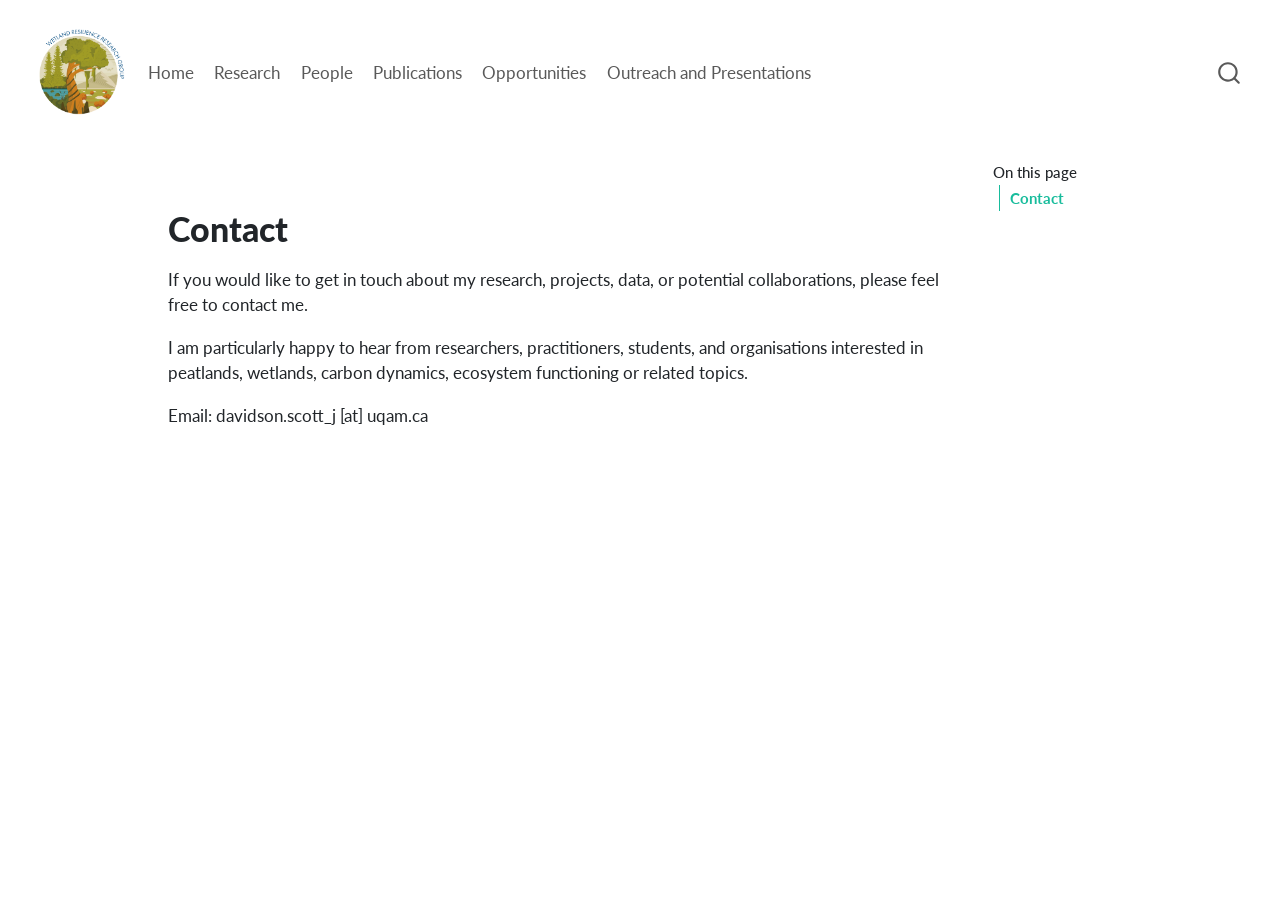
==== docs/contact.html @ eb0d2948 "Changes" ====
<!DOCTYPE html>
<html xmlns="http://www.w3.org/1999/xhtml" lang="en" xml:lang="en"><head>

<meta charset="utf-8">
<meta name="generator" content="quarto-1.5.57">

<meta name="viewport" content="width=device-width, initial-scale=1.0, user-scalable=yes">


<title>Contact</title>
<style>
code{white-space: pre-wrap;}
span.smallcaps{font-variant: small-caps;}
div.columns{display: flex; gap: min(4vw, 1.5em);}
div.column{flex: auto; overflow-x: auto;}
div.hanging-indent{margin-left: 1.5em; text-indent: -1.5em;}
ul.task-list{list-style: none;}
ul.task-list li input[type="checkbox"] {
  width: 0.8em;
  margin: 0 0.8em 0.2em -1em; /* quarto-specific, see https://github.com/quarto-dev/quarto-cli/issues/4556 */ 
  vertical-align: middle;
}
</style>


<script src="site_libs/quarto-nav/quarto-nav.js"></script>
<script src="site_libs/quarto-nav/headroom.min.js"></script>
<script src="site_libs/clipboard/clipboard.min.js"></script>
<script src="site_libs/quarto-search/autocomplete.umd.js"></script>
<script src="site_libs/quarto-search/fuse.min.js"></script>
<script src="site_libs/quarto-search/quarto-search.js"></script>
<meta name="quarto:offset" content="./">
<link href="./images/logos/Dark blue text.png" rel="icon" type="image/png">
<script src="site_libs/quarto-html/quarto.js"></script>
<script src="site_libs/quarto-html/popper.min.js"></script>
<script src="site_libs/quarto-html/tippy.umd.min.js"></script>
<script src="site_libs/quarto-html/anchor.min.js"></script>
<link href="site_libs/quarto-html/tippy.css" rel="stylesheet">
<link href="site_libs/quarto-html/quarto-syntax-highlighting.css" rel="stylesheet" id="quarto-text-highlighting-styles">
<script src="site_libs/bootstrap/bootstrap.min.js"></script>
<link href="site_libs/bootstrap/bootstrap-icons.css" rel="stylesheet">
<link href="site_libs/bootstrap/bootstrap.min.css" rel="stylesheet" id="quarto-bootstrap" data-mode="light">
<script id="quarto-search-options" type="application/json">{
  "location": "navbar",
  "copy-button": false,
  "collapse-after": 3,
  "panel-placement": "end",
  "type": "overlay",
  "limit": 50,
  "keyboard-shortcut": [
    "f",
    "/",
    "s"
  ],
  "show-item-context": false,
  "language": {
    "search-no-results-text": "No results",
    "search-matching-documents-text": "matching documents",
    "search-copy-link-title": "Copy link to search",
    "search-hide-matches-text": "Hide additional matches",
    "search-more-match-text": "more match in this document",
    "search-more-matches-text": "more matches in this document",
    "search-clear-button-title": "Clear",
    "search-text-placeholder": "",
    "search-detached-cancel-button-title": "Cancel",
    "search-submit-button-title": "Submit",
    "search-label": "Search"
  }
}</script>


<link rel="stylesheet" href="styles.css">
</head>

<body class="nav-fixed">

<div id="quarto-search-results"></div>
  <header id="quarto-header" class="headroom fixed-top">
    <nav class="navbar navbar-expand-lg " data-bs-theme="dark">
      <div class="navbar-container container-fluid">
      <div class="navbar-brand-container mx-auto">
    <a href="./index.html" class="navbar-brand navbar-brand-logo">
    <img src="./images/logos/Dark blue text.png" alt="" class="navbar-logo">
    </a>
  </div>
            <div id="quarto-search" class="" title="Search"></div>
          <button class="navbar-toggler" type="button" data-bs-toggle="collapse" data-bs-target="#navbarCollapse" aria-controls="navbarCollapse" role="menu" aria-expanded="false" aria-label="Toggle navigation" onclick="if (window.quartoToggleHeadroom) { window.quartoToggleHeadroom(); }">
  <span class="navbar-toggler-icon"></span>
</button>
          <div class="collapse navbar-collapse" id="navbarCollapse">
            <ul class="navbar-nav navbar-nav-scroll me-auto">
  <li class="nav-item">
    <a class="nav-link" href="./index.html"> 
<span class="menu-text">Home</span></a>
  </li>  
  <li class="nav-item">
    <a class="nav-link" href="./Research.html"> 
<span class="menu-text">Research</span></a>
  </li>  
  <li class="nav-item">
    <a class="nav-link" href="./People.html"> 
<span class="menu-text">People</span></a>
  </li>  
  <li class="nav-item">
    <a class="nav-link" href="./Publications.html"> 
<span class="menu-text">Publications</span></a>
  </li>  
  <li class="nav-item">
    <a class="nav-link" href="./Opportunities.html"> 
<span class="menu-text">Opportunities</span></a>
  </li>  
  <li class="nav-item">
    <a class="nav-link" href="./Outreach and Presentations.html"> 
<span class="menu-text">Outreach and Presentations</span></a>
  </li>  
  <li class="nav-item">
    <a class="nav-link active" href="./contact.html" aria-current="page"> 
<span class="menu-text">Contact</span></a>
  </li>  
</ul>
          </div> <!-- /navcollapse -->
            <div class="quarto-navbar-tools">
</div>
      </div> <!-- /container-fluid -->
    </nav>
</header>
<!-- content -->
<div id="quarto-content" class="quarto-container page-columns page-rows-contents page-layout-article page-navbar">
<!-- sidebar -->
<!-- margin-sidebar -->
    <div id="quarto-margin-sidebar" class="sidebar margin-sidebar">
        <nav id="TOC" role="doc-toc" class="toc-active">
    <h2 id="toc-title">On this page</h2>
   
  <ul>
  <li><a href="#contact" id="toc-contact" class="nav-link active" data-scroll-target="#contact"><strong>Contact</strong></a></li>
  </ul>
</nav>
    </div>
<!-- main -->
<main class="content" id="quarto-document-content">

<header id="title-block-header">
<!-- <h1 class="title"></h1> -->
<!--  -->

</header>


<section id="contact" class="level1">
<h1><strong>Contact</strong></h1>
<p>If you would like to get in touch about my research, projects, data, or potential collaborations, please feel free to contact me.</p>
<p>I am particularly happy to hear from researchers, practitioners, students, and organisations interested in peatlands, wetlands, carbon dynamics, ecosystem functioning or related topics.</p>
<p>Email: davidson.scott_j [at] uqam.ca</p>


</section>

</main> <!-- /main -->
<script id="quarto-html-after-body" type="application/javascript">
window.document.addEventListener("DOMContentLoaded", function (event) {
  const toggleBodyColorMode = (bsSheetEl) => {
    const mode = bsSheetEl.getAttribute("data-mode");
    const bodyEl = window.document.querySelector("body");
    if (mode === "dark") {
      bodyEl.classList.add("quarto-dark");
      bodyEl.classList.remove("quarto-light");
    } else {
      bodyEl.classList.add("quarto-light");
      bodyEl.classList.remove("quarto-dark");
    }
  }
  const toggleBodyColorPrimary = () => {
    const bsSheetEl = window.document.querySelector("link#quarto-bootstrap");
    if (bsSheetEl) {
      toggleBodyColorMode(bsSheetEl);
    }
  }
  toggleBodyColorPrimary();  
  const icon = "";
  const anchorJS = new window.AnchorJS();
  anchorJS.options = {
    placement: 'right',
    icon: icon
  };
  anchorJS.add('.anchored');
  const isCodeAnnotation = (el) => {
    for (const clz of el.classList) {
      if (clz.startsWith('code-annotation-')) {                     
        return true;
      }
    }
    return false;
  }
  const onCopySuccess = function(e) {
    // button target
    const button = e.trigger;
    // don't keep focus
    button.blur();
    // flash "checked"
    button.classList.add('code-copy-button-checked');
    var currentTitle = button.getAttribute("title");
    button.setAttribute("title", "Copied!");
    let tooltip;
    if (window.bootstrap) {
      button.setAttribute("data-bs-toggle", "tooltip");
      button.setAttribute("data-bs-placement", "left");
      button.setAttribute("data-bs-title", "Copied!");
      tooltip = new bootstrap.Tooltip(button, 
        { trigger: "manual", 
          customClass: "code-copy-button-tooltip",
          offset: [0, -8]});
      tooltip.show();    
    }
    setTimeout(function() {
      if (tooltip) {
        tooltip.hide();
        button.removeAttribute("data-bs-title");
        button.removeAttribute("data-bs-toggle");
        button.removeAttribute("data-bs-placement");
      }
      button.setAttribute("title", currentTitle);
      button.classList.remove('code-copy-button-checked');
    }, 1000);
    // clear code selection
    e.clearSelection();
  }
  const getTextToCopy = function(trigger) {
      const codeEl = trigger.previousElementSibling.cloneNode(true);
      for (const childEl of codeEl.children) {
        if (isCodeAnnotation(childEl)) {
          childEl.remove();
        }
      }
      return codeEl.innerText;
  }
  const clipboard = new window.ClipboardJS('.code-copy-button:not([data-in-quarto-modal])', {
    text: getTextToCopy
  });
  clipboard.on('success', onCopySuccess);
  if (window.document.getElementById('quarto-embedded-source-code-modal')) {
    // For code content inside modals, clipBoardJS needs to be initialized with a container option
    // TODO: Check when it could be a function (https://github.com/zenorocha/clipboard.js/issues/860)
    const clipboardModal = new window.ClipboardJS('.code-copy-button[data-in-quarto-modal]', {
      text: getTextToCopy,
      container: window.document.getElementById('quarto-embedded-source-code-modal')
    });
    clipboardModal.on('success', onCopySuccess);
  }
    var localhostRegex = new RegExp(/^(?:http|https):\/\/localhost\:?[0-9]*\//);
    var mailtoRegex = new RegExp(/^mailto:/);
      var filterRegex = new RegExp("https:\/\/wetlandresilienceresearchgroup\.com");
    var isInternal = (href) => {
        return filterRegex.test(href) || localhostRegex.test(href) || mailtoRegex.test(href);
    }
    // Inspect non-navigation links and adorn them if external
 	var links = window.document.querySelectorAll('a[href]:not(.nav-link):not(.navbar-brand):not(.toc-action):not(.sidebar-link):not(.sidebar-item-toggle):not(.pagination-link):not(.no-external):not([aria-hidden]):not(.dropdown-item):not(.quarto-navigation-tool):not(.about-link)');
    for (var i=0; i<links.length; i++) {
      const link = links[i];
      if (!isInternal(link.href)) {
        // undo the damage that might have been done by quarto-nav.js in the case of
        // links that we want to consider external
        if (link.dataset.originalHref !== undefined) {
          link.href = link.dataset.originalHref;
        }
      }
    }
  function tippyHover(el, contentFn, onTriggerFn, onUntriggerFn) {
    const config = {
      allowHTML: true,
      maxWidth: 500,
      delay: 100,
      arrow: false,
      appendTo: function(el) {
          return el.parentElement;
      },
      interactive: true,
      interactiveBorder: 10,
      theme: 'quarto',
      placement: 'bottom-start',
    };
    if (contentFn) {
      config.content = contentFn;
    }
    if (onTriggerFn) {
      config.onTrigger = onTriggerFn;
    }
    if (onUntriggerFn) {
      config.onUntrigger = onUntriggerFn;
    }
    window.tippy(el, config); 
  }
  const noterefs = window.document.querySelectorAll('a[role="doc-noteref"]');
  for (var i=0; i<noterefs.length; i++) {
    const ref = noterefs[i];
    tippyHover(ref, function() {
      // use id or data attribute instead here
      let href = ref.getAttribute('data-footnote-href') || ref.getAttribute('href');
      try { href = new URL(href).hash; } catch {}
      const id = href.replace(/^#\/?/, "");
      const note = window.document.getElementById(id);
      if (note) {
        return note.innerHTML;
      } else {
        return "";
      }
    });
  }
  const xrefs = window.document.querySelectorAll('a.quarto-xref');
  const processXRef = (id, note) => {
    // Strip column container classes
    const stripColumnClz = (el) => {
      el.classList.remove("page-full", "page-columns");
      if (el.children) {
        for (const child of el.children) {
          stripColumnClz(child);
        }
      }
    }
    stripColumnClz(note)
    if (id === null || id.startsWith('sec-')) {
      // Special case sections, only their first couple elements
      const container = document.createElement("div");
      if (note.children && note.children.length > 2) {
        container.appendChild(note.children[0].cloneNode(true));
        for (let i = 1; i < note.children.length; i++) {
          const child = note.children[i];
          if (child.tagName === "P" && child.innerText === "") {
            continue;
          } else {
            container.appendChild(child.cloneNode(true));
            break;
          }
        }
        if (window.Quarto?.typesetMath) {
          window.Quarto.typesetMath(container);
        }
        return container.innerHTML
      } else {
        if (window.Quarto?.typesetMath) {
          window.Quarto.typesetMath(note);
        }
        return note.innerHTML;
      }
    } else {
      // Remove any anchor links if they are present
      const anchorLink = note.querySelector('a.anchorjs-link');
      if (anchorLink) {
        anchorLink.remove();
      }
      if (window.Quarto?.typesetMath) {
        window.Quarto.typesetMath(note);
      }
      // TODO in 1.5, we should make sure this works without a callout special case
      if (note.classList.contains("callout")) {
        return note.outerHTML;
      } else {
        return note.innerHTML;
      }
    }
  }
  for (var i=0; i<xrefs.length; i++) {
    const xref = xrefs[i];
    tippyHover(xref, undefined, function(instance) {
      instance.disable();
      let url = xref.getAttribute('href');
      let hash = undefined; 
      if (url.startsWith('#')) {
        hash = url;
      } else {
        try { hash = new URL(url).hash; } catch {}
      }
      if (hash) {
        const id = hash.replace(/^#\/?/, "");
        const note = window.document.getElementById(id);
        if (note !== null) {
          try {
            const html = processXRef(id, note.cloneNode(true));
            instance.setContent(html);
          } finally {
            instance.enable();
            instance.show();
          }
        } else {
          // See if we can fetch this
          fetch(url.split('#')[0])
          .then(res => res.text())
          .then(html => {
            const parser = new DOMParser();
            const htmlDoc = parser.parseFromString(html, "text/html");
            const note = htmlDoc.getElementById(id);
            if (note !== null) {
              const html = processXRef(id, note);
              instance.setContent(html);
            } 
          }).finally(() => {
            instance.enable();
            instance.show();
          });
        }
      } else {
        // See if we can fetch a full url (with no hash to target)
        // This is a special case and we should probably do some content thinning / targeting
        fetch(url)
        .then(res => res.text())
        .then(html => {
          const parser = new DOMParser();
          const htmlDoc = parser.parseFromString(html, "text/html");
          const note = htmlDoc.querySelector('main.content');
          if (note !== null) {
            // This should only happen for chapter cross references
            // (since there is no id in the URL)
            // remove the first header
            if (note.children.length > 0 && note.children[0].tagName === "HEADER") {
              note.children[0].remove();
            }
            const html = processXRef(null, note);
            instance.setContent(html);
          } 
        }).finally(() => {
          instance.enable();
          instance.show();
        });
      }
    }, function(instance) {
    });
  }
      let selectedAnnoteEl;
      const selectorForAnnotation = ( cell, annotation) => {
        let cellAttr = 'data-code-cell="' + cell + '"';
        let lineAttr = 'data-code-annotation="' +  annotation + '"';
        const selector = 'span[' + cellAttr + '][' + lineAttr + ']';
        return selector;
      }
      const selectCodeLines = (annoteEl) => {
        const doc = window.document;
        const targetCell = annoteEl.getAttribute("data-target-cell");
        const targetAnnotation = annoteEl.getAttribute("data-target-annotation");
        const annoteSpan = window.document.querySelector(selectorForAnnotation(targetCell, targetAnnotation));
        const lines = annoteSpan.getAttribute("data-code-lines").split(",");
        const lineIds = lines.map((line) => {
          return targetCell + "-" + line;
        })
        let top = null;
        let height = null;
        let parent = null;
        if (lineIds.length > 0) {
            //compute the position of the single el (top and bottom and make a div)
            const el = window.document.getElementById(lineIds[0]);
            top = el.offsetTop;
            height = el.offsetHeight;
            parent = el.parentElement.parentElement;
          if (lineIds.length > 1) {
            const lastEl = window.document.getElementById(lineIds[lineIds.length - 1]);
            const bottom = lastEl.offsetTop + lastEl.offsetHeight;
            height = bottom - top;
          }
          if (top !== null && height !== null && parent !== null) {
            // cook up a div (if necessary) and position it 
            let div = window.document.getElementById("code-annotation-line-highlight");
            if (div === null) {
              div = window.document.createElement("div");
              div.setAttribute("id", "code-annotation-line-highlight");
              div.style.position = 'absolute';
              parent.appendChild(div);
            }
            div.style.top = top - 2 + "px";
            div.style.height = height + 4 + "px";
            div.style.left = 0;
            let gutterDiv = window.document.getElementById("code-annotation-line-highlight-gutter");
            if (gutterDiv === null) {
              gutterDiv = window.document.createElement("div");
              gutterDiv.setAttribute("id", "code-annotation-line-highlight-gutter");
              gutterDiv.style.position = 'absolute';
              const codeCell = window.document.getElementById(targetCell);
              const gutter = codeCell.querySelector('.code-annotation-gutter');
              gutter.appendChild(gutterDiv);
            }
            gutterDiv.style.top = top - 2 + "px";
            gutterDiv.style.height = height + 4 + "px";
          }
          selectedAnnoteEl = annoteEl;
        }
      };
      const unselectCodeLines = () => {
        const elementsIds = ["code-annotation-line-highlight", "code-annotation-line-highlight-gutter"];
        elementsIds.forEach((elId) => {
          const div = window.document.getElementById(elId);
          if (div) {
            div.remove();
          }
        });
        selectedAnnoteEl = undefined;
      };
        // Handle positioning of the toggle
    window.addEventListener(
      "resize",
      throttle(() => {
        elRect = undefined;
        if (selectedAnnoteEl) {
          selectCodeLines(selectedAnnoteEl);
        }
      }, 10)
    );
    function throttle(fn, ms) {
    let throttle = false;
    let timer;
      return (...args) => {
        if(!throttle) { // first call gets through
            fn.apply(this, args);
            throttle = true;
        } else { // all the others get throttled
            if(timer) clearTimeout(timer); // cancel #2
            timer = setTimeout(() => {
              fn.apply(this, args);
              timer = throttle = false;
            }, ms);
        }
      };
    }
      // Attach click handler to the DT
      const annoteDls = window.document.querySelectorAll('dt[data-target-cell]');
      for (const annoteDlNode of annoteDls) {
        annoteDlNode.addEventListener('click', (event) => {
          const clickedEl = event.target;
          if (clickedEl !== selectedAnnoteEl) {
            unselectCodeLines();
            const activeEl = window.document.querySelector('dt[data-target-cell].code-annotation-active');
            if (activeEl) {
              activeEl.classList.remove('code-annotation-active');
            }
            selectCodeLines(clickedEl);
            clickedEl.classList.add('code-annotation-active');
          } else {
            // Unselect the line
            unselectCodeLines();
            clickedEl.classList.remove('code-annotation-active');
          }
        });
      }
  const findCites = (el) => {
    const parentEl = el.parentElement;
    if (parentEl) {
      const cites = parentEl.dataset.cites;
      if (cites) {
        return {
          el,
          cites: cites.split(' ')
        };
      } else {
        return findCites(el.parentElement)
      }
    } else {
      return undefined;
    }
  };
  var bibliorefs = window.document.querySelectorAll('a[role="doc-biblioref"]');
  for (var i=0; i<bibliorefs.length; i++) {
    const ref = bibliorefs[i];
    const citeInfo = findCites(ref);
    if (citeInfo) {
      tippyHover(citeInfo.el, function() {
        var popup = window.document.createElement('div');
        citeInfo.cites.forEach(function(cite) {
          var citeDiv = window.document.createElement('div');
          citeDiv.classList.add('hanging-indent');
          citeDiv.classList.add('csl-entry');
          var biblioDiv = window.document.getElementById('ref-' + cite);
          if (biblioDiv) {
            citeDiv.innerHTML = biblioDiv.innerHTML;
          }
          popup.appendChild(citeDiv);
        });
        return popup.innerHTML;
      });
    }
  }
});
</script>
</div> <!-- /content -->




</body></html>
---- docs/site_libs/quarto-html/tippy.css ----
.tippy-box[data-animation=fade][data-state=hidden]{opacity:0}[data-tippy-root]{max-width:calc(100vw - 10px)}.tippy-box{position:relative;background-color:#333;color:#fff;border-radius:4px;font-size:14px;line-height:1.4;white-space:normal;outline:0;transition-property:transform,visibility,opacity}.tippy-box[data-placement^=top]>.tippy-arrow{bottom:0}.tippy-box[data-placement^=top]>.tippy-arrow:before{bottom:-7px;left:0;border-width:8px 8px 0;border-top-color:initial;transform-origin:center top}.tippy-box[data-placement^=bottom]>.tippy-arrow{top:0}.tippy-box[data-placement^=bottom]>.tippy-arrow:before{top:-7px;left:0;border-width:0 8px 8px;border-bottom-color:initial;transform-origin:center bottom}.tippy-box[data-placement^=left]>.tippy-arrow{right:0}.tippy-box[data-placement^=left]>.tippy-arrow:before{border-width:8px 0 8px 8px;border-left-color:initial;right:-7px;transform-origin:center left}.tippy-box[data-placement^=right]>.tippy-arrow{left:0}.tippy-box[data-placement^=right]>.tippy-arrow:before{left:-7px;border-width:8px 8px 8px 0;border-right-color:initial;transform-origin:center right}.tippy-box[data-inertia][data-state=visible]{transition-timing-function:cubic-bezier(.54,1.5,.38,1.11)}.tippy-arrow{width:16px;height:16px;color:#333}.tippy-arrow:before{content:"";position:absolute;border-color:transparent;border-style:solid}.tippy-content{position:relative;padding:5px 9px;z-index:1}
---- docs/site_libs/quarto-html/quarto-syntax-highlighting.css ----
/* quarto syntax highlight colors */
:root {
  --quarto-hl-ot-color: #003B4F;
  --quarto-hl-at-color: #657422;
  --quarto-hl-ss-color: #20794D;
  --quarto-hl-an-color: #5E5E5E;
  --quarto-hl-fu-color: #4758AB;
  --quarto-hl-st-color: #20794D;
  --quarto-hl-cf-color: #003B4F;
  --quarto-hl-op-color: #5E5E5E;
  --quarto-hl-er-color: #AD0000;
  --quarto-hl-bn-color: #AD0000;
  --quarto-hl-al-color: #AD0000;
  --quarto-hl-va-color: #111111;
  --quarto-hl-bu-color: inherit;
  --quarto-hl-ex-color: inherit;
  --quarto-hl-pp-color: #AD0000;
  --quarto-hl-in-color: #5E5E5E;
  --quarto-hl-vs-color: #20794D;
  --quarto-hl-wa-color: #5E5E5E;
  --quarto-hl-do-color: #5E5E5E;
  --quarto-hl-im-color: #00769E;
  --quarto-hl-ch-color: #20794D;
  --quarto-hl-dt-color: #AD0000;
  --quarto-hl-fl-color: #AD0000;
  --quarto-hl-co-color: #5E5E5E;
  --quarto-hl-cv-color: #5E5E5E;
  --quarto-hl-cn-color: #8f5902;
  --quarto-hl-sc-color: #5E5E5E;
  --quarto-hl-dv-color: #AD0000;
  --quarto-hl-kw-color: #003B4F;
}

/* other quarto variables */
:root {
  --quarto-font-monospace: SFMono-Regular, Menlo, Monaco, Consolas, "Liberation Mono", "Courier New", monospace;
}

pre > code.sourceCode > span {
  color: #003B4F;
}

code span {
  color: #003B4F;
}

code.sourceCode > span {
  color: #003B4F;
}

div.sourceCode,
div.sourceCode pre.sourceCode {
  color: #003B4F;
}

code span.ot {
  color: #003B4F;
  font-style: inherit;
}

code span.at {
  color: #657422;
  font-style: inherit;
}

code span.ss {
  color: #20794D;
  font-style: inherit;
}

code span.an {
  color: #5E5E5E;
  font-style: inherit;
}

code span.fu {
  color: #4758AB;
  font-style: inherit;
}

code span.st {
  color: #20794D;
  font-style: inherit;
}

code span.cf {
  color: #003B4F;
  font-weight: bold;
  font-style: inherit;
}

code span.op {
  color: #5E5E5E;
  font-style: inherit;
}

code span.er {
  color: #AD0000;
  font-style: inherit;
}

code span.bn {
  color: #AD0000;
  font-style: inherit;
}

code span.al {
  color: #AD0000;
  font-style: inherit;
}

code span.va {
  color: #111111;
  font-style: inherit;
}

code span.bu {
  font-style: inherit;
}

code span.ex {
  font-style: inherit;
}

code span.pp {
  color: #AD0000;
  font-style: inherit;
}

code span.in {
  color: #5E5E5E;
  font-style: inherit;
}

code span.vs {
  color: #20794D;
  font-style: inherit;
}

code span.wa {
  color: #5E5E5E;
  font-style: italic;
}

code span.do {
  color: #5E5E5E;
  font-style: italic;
}

code span.im {
  color: #00769E;
  font-style: inherit;
}

code span.ch {
  color: #20794D;
  font-style: inherit;
}

code span.dt {
  color: #AD0000;
  font-style: inherit;
}

code span.fl {
  color: #AD0000;
  font-style: inherit;
}

code span.co {
  color: #5E5E5E;
  font-style: inherit;
}

code span.cv {
  color: #5E5E5E;
  font-style: italic;
}

code span.cn {
  color: #8f5902;
  font-style: inherit;
}

code span.sc {
  color: #5E5E5E;
  font-style: inherit;
}

code span.dv {
  color: #AD0000;
  font-style: inherit;
}

code span.kw {
  color: #003B4F;
  font-weight: bold;
  font-style: inherit;
}

.prevent-inlining {
  content: "</";
}

/*# sourceMappingURL=debc5d5d77c3f9108843748ff7464032.css.map */
---- docs/styles.css ----
/* css styles */

.navbar-logo {
  max-height: 100px !important; /* Adjust the pixel value as needed */
  /* Optionally, you can set an explicit height or width */
  /* height: 100px !important; */
  /* width: auto !important; */
}
/* People page layout */
.person-row {
  display: flex;
  align-items: flex-start;
  gap: 1.25rem;
  margin-top: 0.75rem;
}

.person-photo {
  width: 500px;
  height: 300px;
  object-fit: cover;
  object-position: 50% 18%;
}

.person-row h2 {
  margin-top: 0;
}
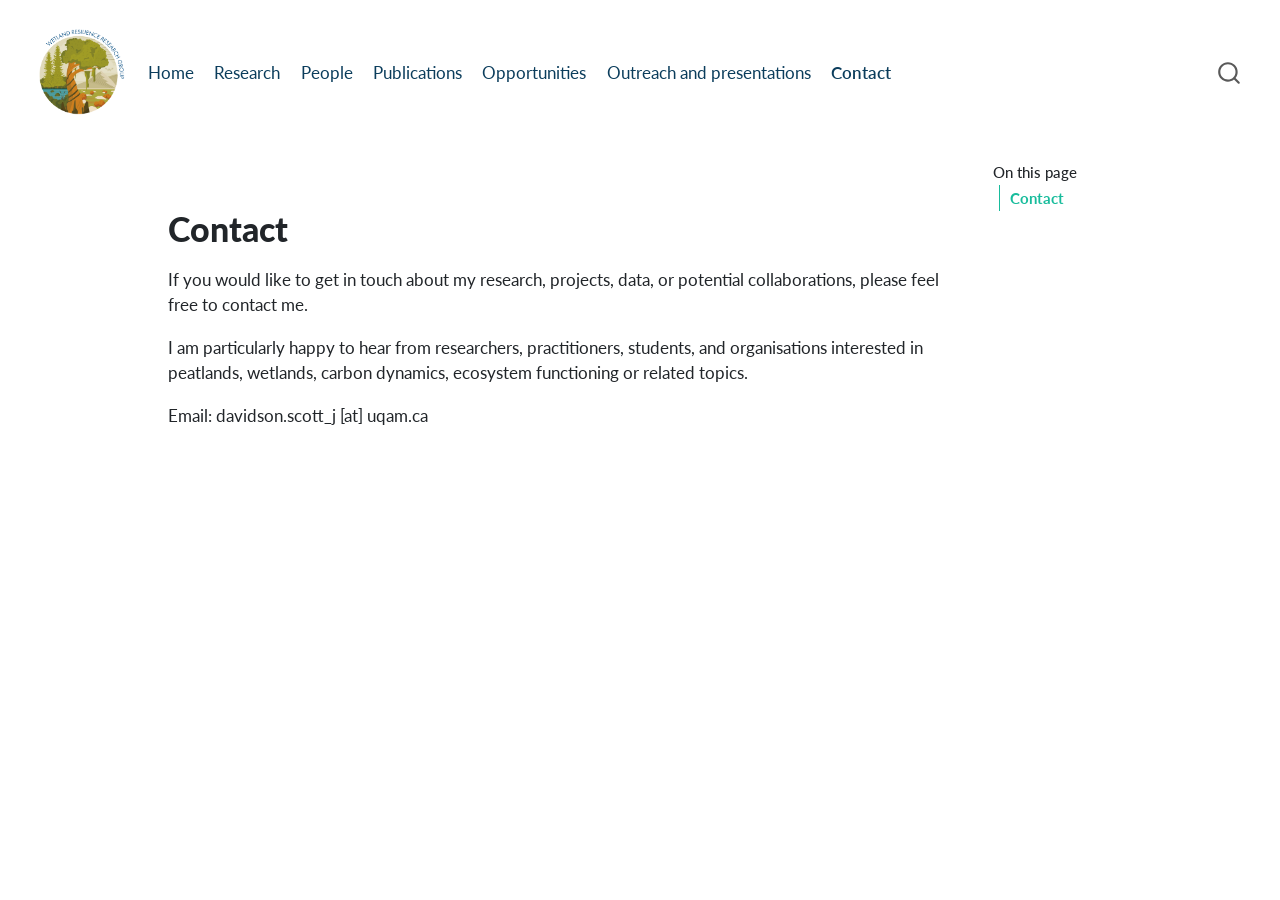
==== commit 5aed22d2: "Changes" ====
--- a/docs/contact.html
+++ b/docs/contact.html
@@ -110,8 +110,8 @@
 <span class="menu-text">Opportunities</span></a>
   </li>  
   <li class="nav-item">
-    <a class="nav-link" href="./Outreach and Presentations.html"> 
-<span class="menu-text">Outreach and Presentations</span></a>
+    <a class="nav-link" href="./Outreach and presentations.html"> 
+<span class="menu-text">Outreach and presentations</span></a>
   </li>  
   <li class="nav-item">
     <a class="nav-link active" href="./contact.html" aria-current="page"> 
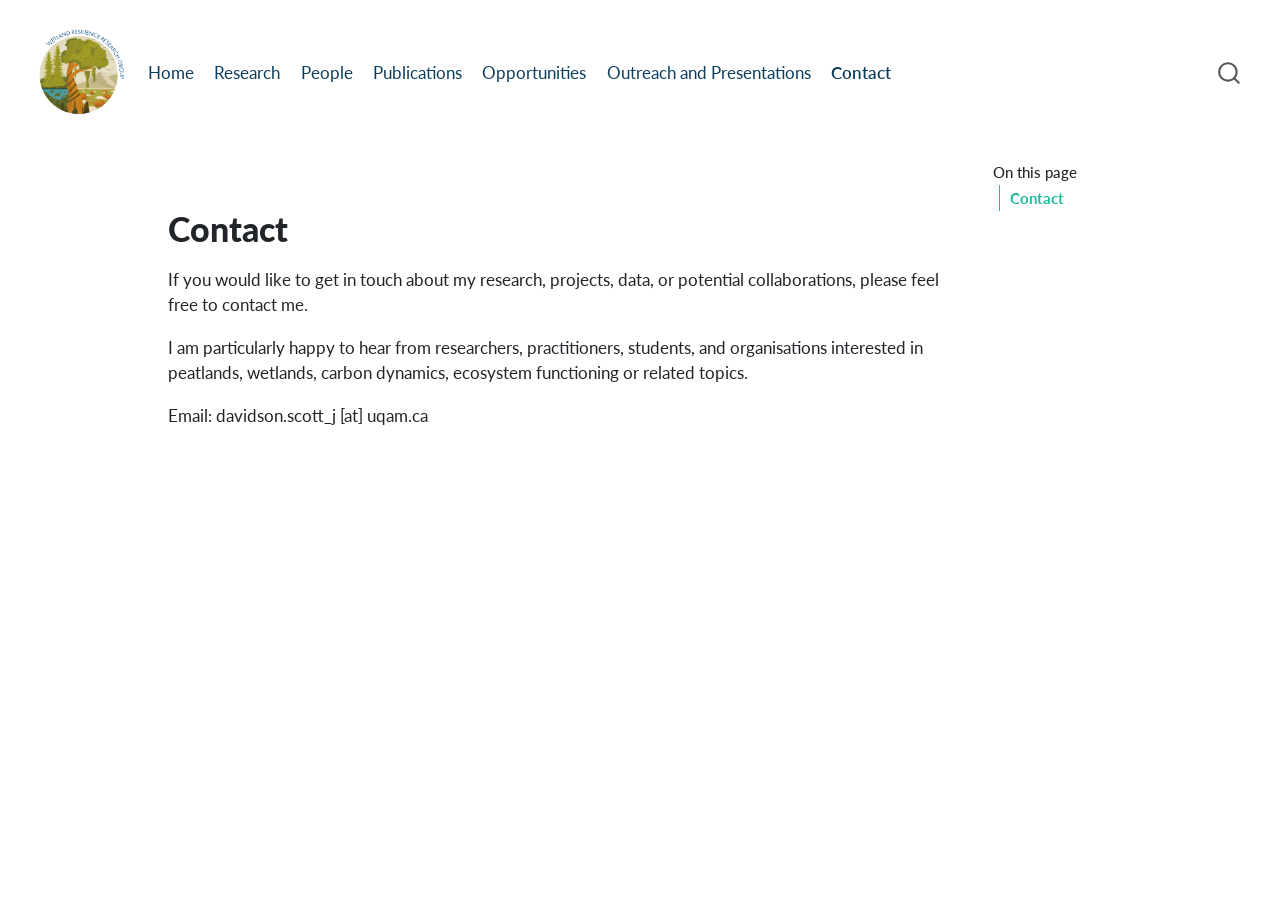
==== commit 4accd735: "Changes" ====
--- a/docs/contact.html
+++ b/docs/contact.html
@@ -110,8 +110,8 @@
 <span class="menu-text">Opportunities</span></a>
   </li>  
   <li class="nav-item">
-    <a class="nav-link" href="./Outreach and presentations.html"> 
-<span class="menu-text">Outreach and presentations</span></a>
+    <a class="nav-link" href="./outreach-presentations.html"> 
+<span class="menu-text">Outreach and Presentations</span></a>
   </li>  
   <li class="nav-item">
     <a class="nav-link active" href="./contact.html" aria-current="page"> 
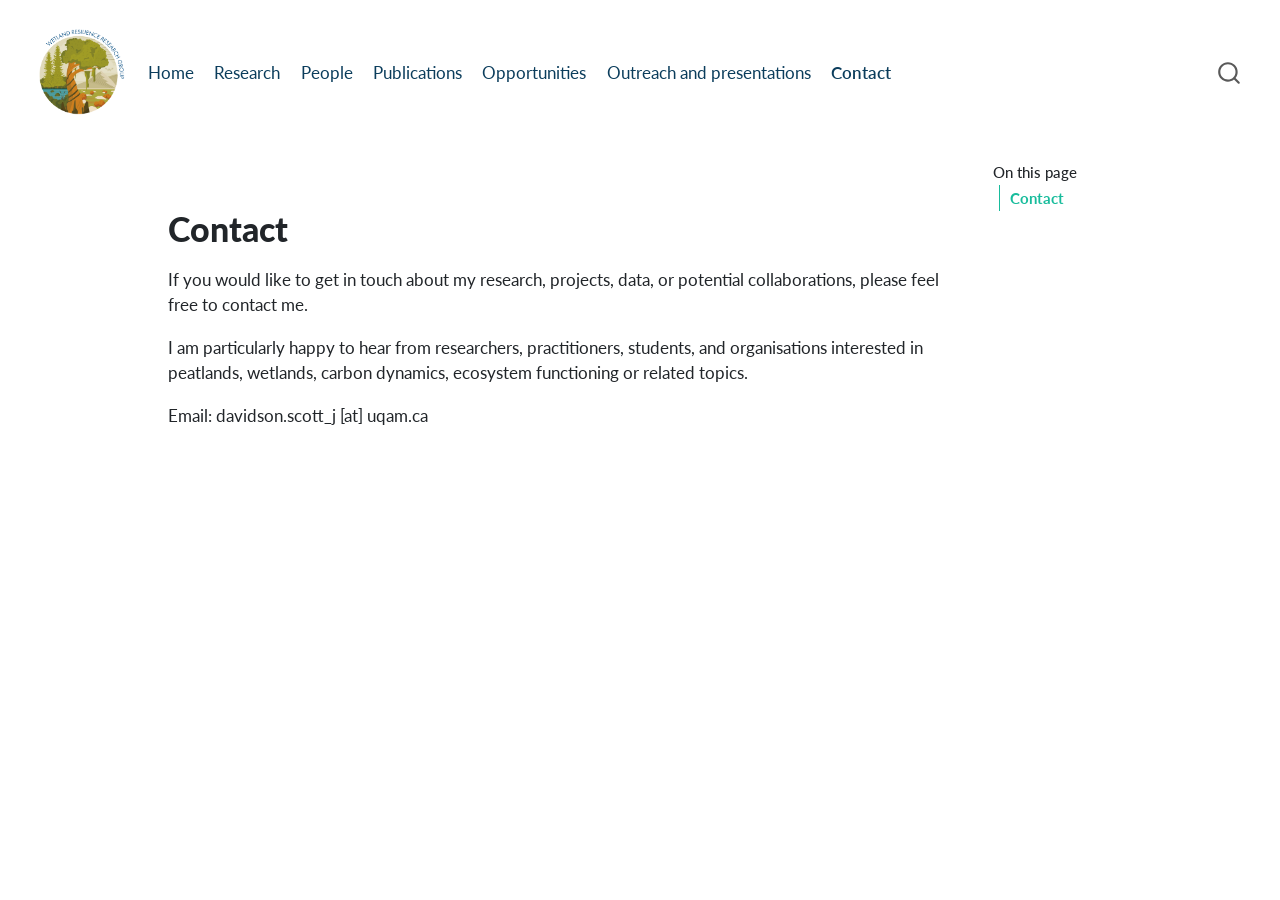
==== commit 551adfdd: "changes" ====
--- a/docs/contact.html
+++ b/docs/contact.html
@@ -111,7 +111,7 @@
   </li>  
   <li class="nav-item">
     <a class="nav-link" href="./outreach-presentations.html"> 
-<span class="menu-text">Outreach and Presentations</span></a>
+<span class="menu-text">Outreach and presentations</span></a>
   </li>  
   <li class="nav-item">
     <a class="nav-link active" href="./contact.html" aria-current="page"> 
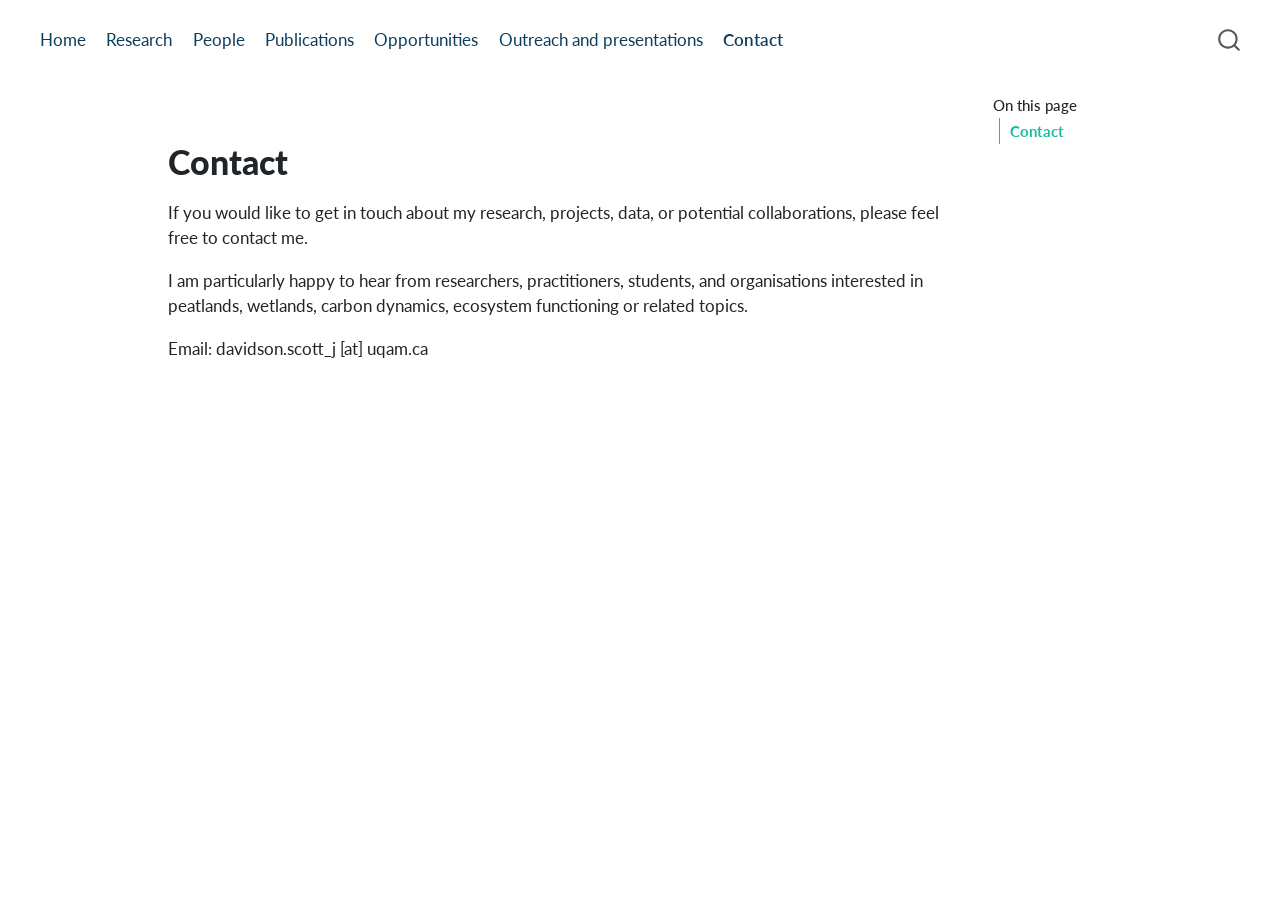
==== commit 5ec76ffa: "Changes" ====
--- a/docs/contact.html
+++ b/docs/contact.html
@@ -30,7 +30,6 @@
 <script src="site_libs/quarto-search/fuse.min.js"></script>
 <script src="site_libs/quarto-search/quarto-search.js"></script>
 <meta name="quarto:offset" content="./">
-<link href="./images/logos/Dark blue text.png" rel="icon" type="image/png">
 <script src="site_libs/quarto-html/quarto.js"></script>
 <script src="site_libs/quarto-html/popper.min.js"></script>
 <script src="site_libs/quarto-html/tippy.umd.min.js"></script>
@@ -78,11 +77,6 @@
   <header id="quarto-header" class="headroom fixed-top">
     <nav class="navbar navbar-expand-lg " data-bs-theme="dark">
       <div class="navbar-container container-fluid">
-      <div class="navbar-brand-container mx-auto">
-    <a href="./index.html" class="navbar-brand navbar-brand-logo">
-    <img src="./images/logos/Dark blue text.png" alt="" class="navbar-logo">
-    </a>
-  </div>
             <div id="quarto-search" class="" title="Search"></div>
           <button class="navbar-toggler" type="button" data-bs-toggle="collapse" data-bs-target="#navbarCollapse" aria-controls="navbarCollapse" role="menu" aria-expanded="false" aria-label="Toggle navigation" onclick="if (window.quartoToggleHeadroom) { window.quartoToggleHeadroom(); }">
   <span class="navbar-toggler-icon"></span>
@@ -249,7 +243,7 @@
   }
     var localhostRegex = new RegExp(/^(?:http|https):\/\/localhost\:?[0-9]*\//);
     var mailtoRegex = new RegExp(/^mailto:/);
-      var filterRegex = new RegExp("https:\/\/wetlandresilienceresearchgroup\.com");
+      var filterRegex = new RegExp('/' + window.location.host + '/');
     var isInternal = (href) => {
         return filterRegex.test(href) || localhostRegex.test(href) || mailtoRegex.test(href);
     }
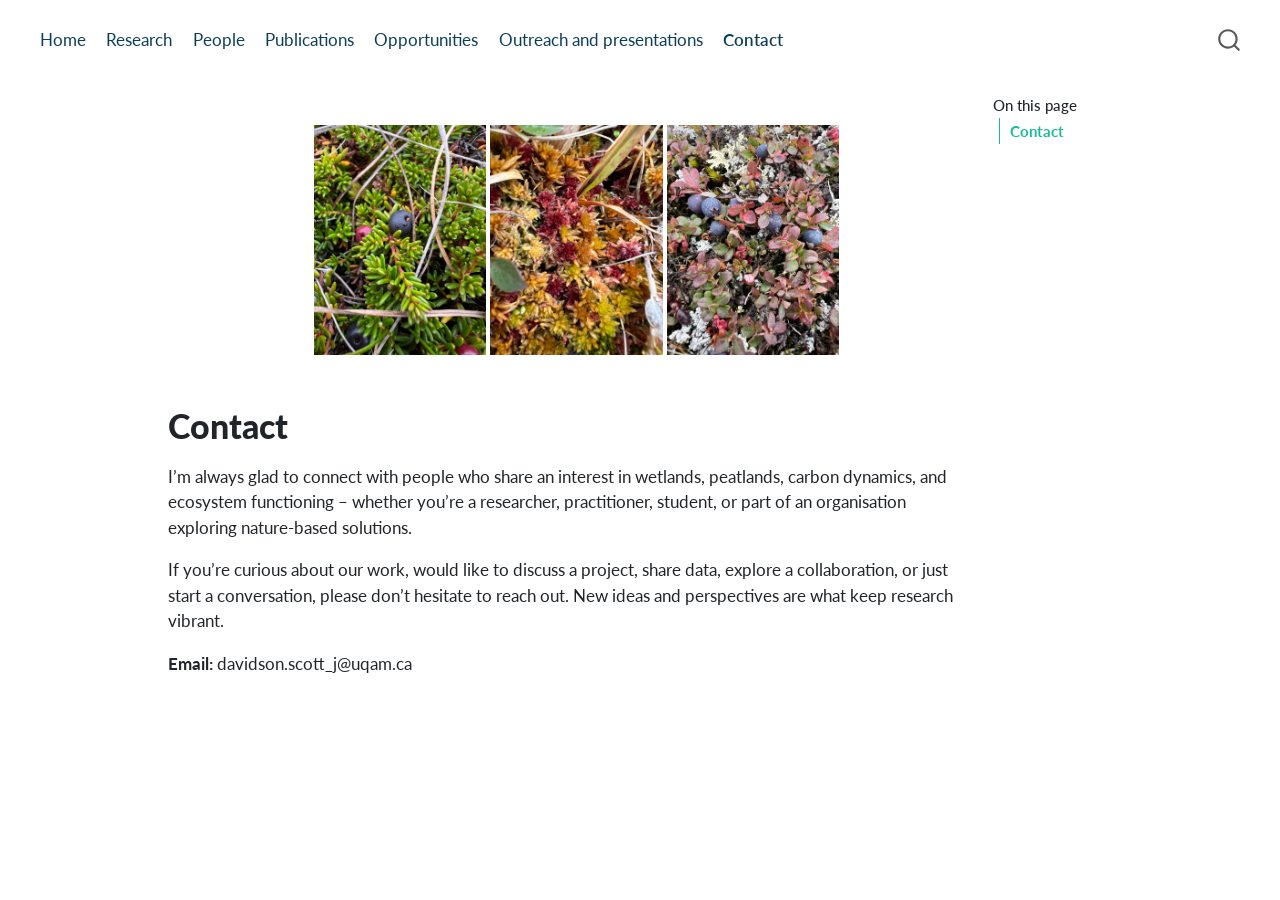
==== commit 51eb60d7: "Changes" ====
--- a/docs/contact.html
+++ b/docs/contact.html
@@ -141,11 +141,20 @@
 </header>
 
 
+<div class="page-columns">
+<div class="page-full">
+<div class="{=html}">
+<div style="display:flex; gap:20px; flex-wrap:nowrap; overflow-x:auto; justify-content:center;">
+<p><img src="images/plot2.JPG" alt="Photo 1" style="flex:0 0 350px; height:230px; object-fit:cover;"> <img src="images/plot3.JPG" alt="Photo 2" style="flex:0 0 350px; height:230px; object-fit:cover;"> <img src="images/plot1.JPG" alt="Photo 3" style="flex:0 0 350px; height:230px; object-fit:cover;"></p>
+</div>
+</div>
+</div>
+</div>
 <section id="contact" class="level1">
 <h1><strong>Contact</strong></h1>
-<p>If you would like to get in touch about my research, projects, data, or potential collaborations, please feel free to contact me.</p>
-<p>I am particularly happy to hear from researchers, practitioners, students, and organisations interested in peatlands, wetlands, carbon dynamics, ecosystem functioning or related topics.</p>
-<p>Email: davidson.scott_j [at] uqam.ca</p>
+<p>I’m always glad to connect with people who share an interest in wetlands, peatlands, carbon dynamics, and ecosystem functioning – whether you’re a researcher, practitioner, student, or part of an organisation exploring nature-based solutions.</p>
+<p>If you’re curious about our work, would like to discuss a project, share data, explore a collaboration, or just start a conversation, please don’t hesitate to reach out. New ideas and perspectives are what keep research vibrant.</p>
+<p><strong>Email:</strong> davidson.scott_j@uqam.ca</p>
 
 
 </section>
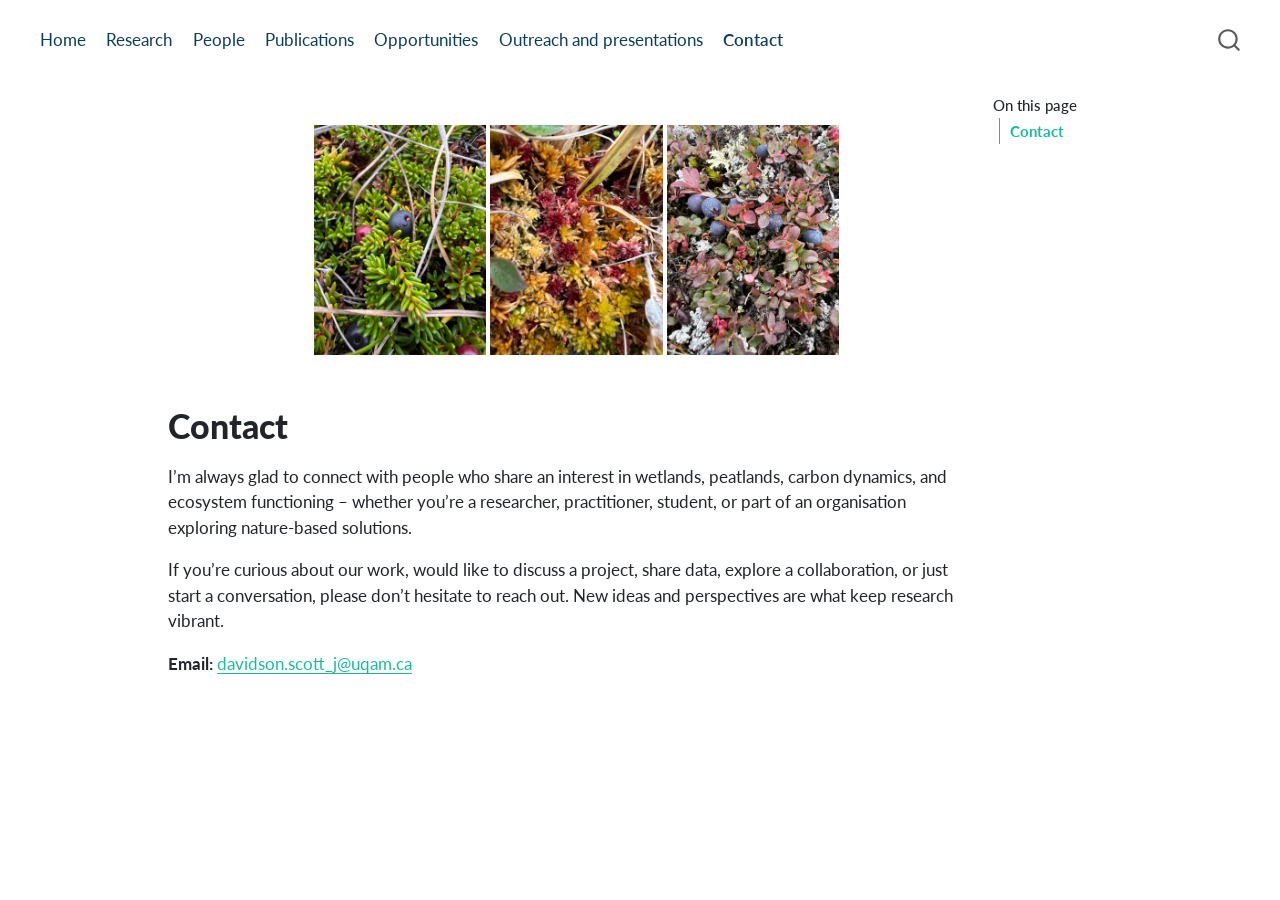
==== commit 67a28cd9: "Changes" ====
--- a/docs/contact.html
+++ b/docs/contact.html
@@ -154,7 +154,7 @@
 <h1><strong>Contact</strong></h1>
 <p>I’m always glad to connect with people who share an interest in wetlands, peatlands, carbon dynamics, and ecosystem functioning – whether you’re a researcher, practitioner, student, or part of an organisation exploring nature-based solutions.</p>
 <p>If you’re curious about our work, would like to discuss a project, share data, explore a collaboration, or just start a conversation, please don’t hesitate to reach out. New ideas and perspectives are what keep research vibrant.</p>
-<p><strong>Email:</strong> davidson.scott_j@uqam.ca</p>
+<p><strong>Email:</strong> <a href="mailto:davidson.scott_j@uqam.ca" class="email">davidson.scott_j@uqam.ca</a></p>
 
 
 </section>
